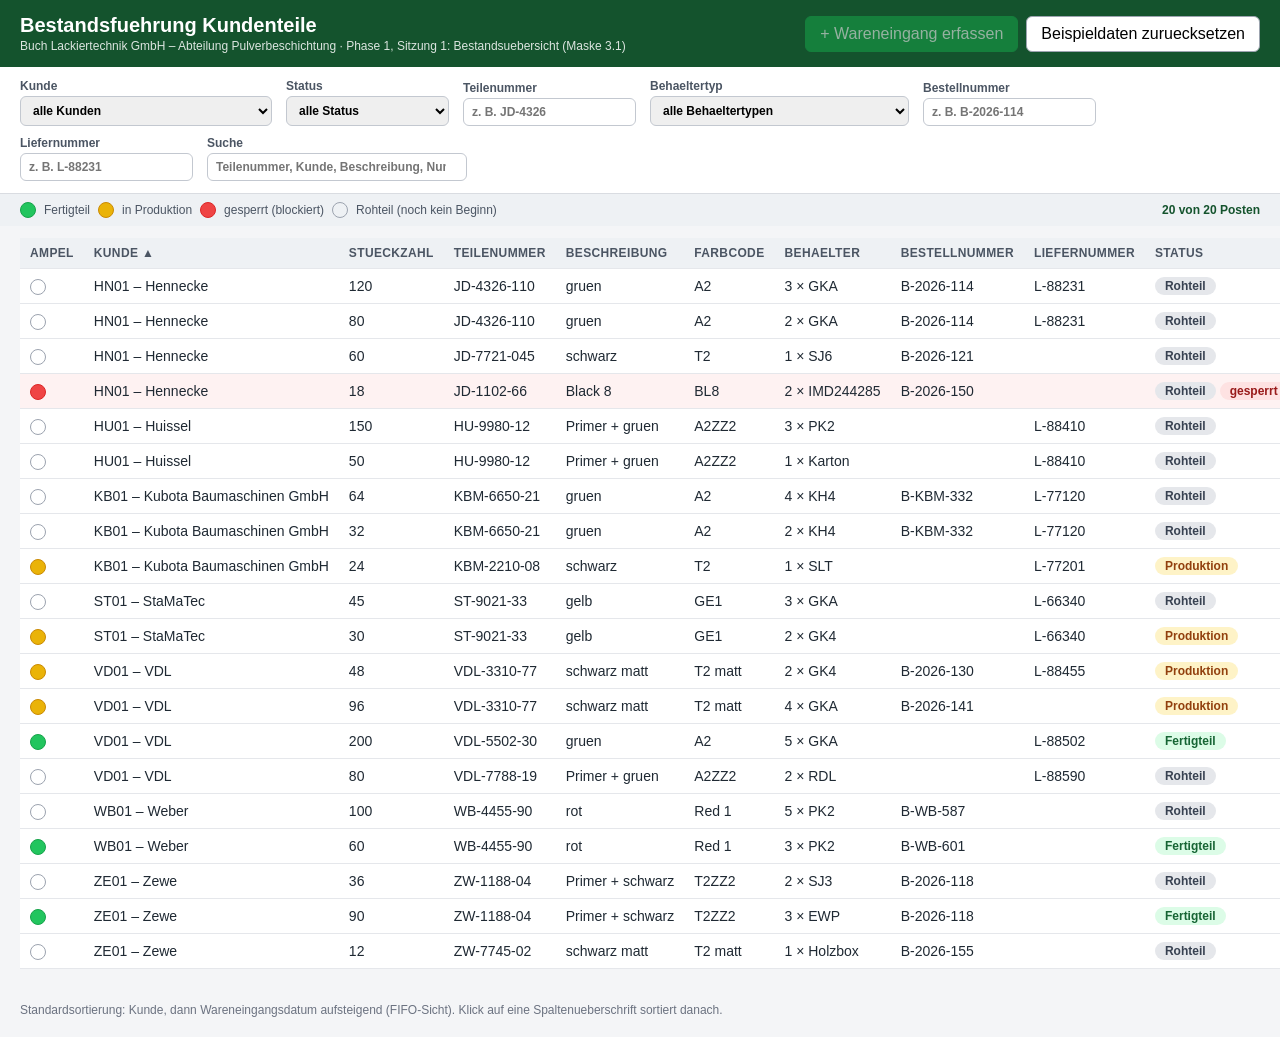
==== index.html @ fd1b89b9 "Fix: Tabellenkopf nicht mehr verschachtelt rendern (leere tr in thead fuehrte zu verschobenen Spalte" ====
<!DOCTYPE html>
<html lang="de">
<head>
  <meta charset="utf-8">
  <meta name="viewport" content="width=device-width, initial-scale=1">
  <title>Bestandsfuehrung – Pulverbeschichtung (Phase 1)</title>
  <link rel="stylesheet" href="style.css">
</head>
<body>
  <header class="kopf">
    <div>
      <h1>Bestandsfuehrung Kundenteile</h1>
      <p class="untertitel">Buch Lackiertechnik GmbH – Abteilung Pulverbeschichtung · Phase 1, Sitzung 1: Bestandsuebersicht (Maske 3.1)</p>
    </div>
    <div class="kopf-aktionen">
      <button id="wareneingang" class="primaer" disabled title="Wird in Sitzung 2 gebaut (Maske 3.2)">+ Wareneingang erfassen</button>
      <button id="zuruecksetzen" title="Beispiel-Posten neu laden">Beispieldaten zuruecksetzen</button>
    </div>
  </header>

  <section class="filterleiste" aria-label="Filter">
    <label>Kunde
      <select id="filterKunde"></select>
    </label>
    <label>Status
      <select id="filterStatus"></select>
    </label>
    <label>Teilenummer
      <input id="filterTeilenummer" type="text" placeholder="z. B. JD-4326">
    </label>
    <label>Behaeltertyp
      <select id="filterBehaeltertyp"></select>
    </label>
    <label>Bestellnummer
      <input id="filterBestellnummer" type="text" placeholder="z. B. B-2026-114">
    </label>
    <label>Liefernummer
      <input id="filterLiefernummer" type="text" placeholder="z. B. L-88231">
    </label>
    <label class="suche">Suche
      <input id="suche" type="search" placeholder="Teilenummer, Kunde, Beschreibung, Nummern …">
    </label>
  </section>

  <section class="legende">
    <span class="ampel gruen"></span> Fertigteil
    <span class="ampel gelb"></span> in Produktion
    <span class="ampel rot"></span> gesperrt (blockiert)
    <span class="ampel leer"></span> Rohteil (noch kein Beginn)
    <span class="zaehler" id="postenZaehler"></span>
  </section>

  <main>
    <table id="bestandstabelle">
      <thead></thead>
      <tbody></tbody>
    </table>
  </main>

  <footer class="fuss">
    Standardsortierung: Kunde, dann Wareneingangsdatum aufsteigend (FIFO-Sicht). Klick auf eine Spaltenueberschrift sortiert danach.
  </footer>

  <script src="js/modell.js"></script>
  <script src="js/behaelterstamm.js"></script>
  <script src="js/stammdaten.js"></script>
  <script src="js/app.js"></script>
</body>
</html>
---- style.css ----
* {
  box-sizing: border-box;
}

body {
  margin: 0;
  font-family: "Segoe UI", Arial, sans-serif;
  background: #f4f5f7;
  color: #1f2933;
}

.kopf {
  display: flex;
  justify-content: space-between;
  align-items: center;
  gap: 16px;
  flex-wrap: wrap;
  background: #14532d;
  color: #ffffff;
  padding: 14px 20px;
}

.kopf h1 {
  margin: 0;
  font-size: 20px;
}

.untertitel {
  margin: 2px 0 0;
  font-size: 12px;
  opacity: 0.85;
}

.kopf-aktionen {
  display: flex;
  gap: 8px;
}

button {
  font: inherit;
  padding: 8px 14px;
  border: 1px solid #9ca3af;
  border-radius: 6px;
  background: #ffffff;
  cursor: pointer;
}

button.primaer {
  background: #16a34a;
  border-color: #16a34a;
  color: #ffffff;
}

button:disabled {
  opacity: 0.55;
  cursor: not-allowed;
}

.filterleiste {
  display: flex;
  flex-wrap: wrap;
  gap: 10px 14px;
  align-items: end;
  background: #ffffff;
  border-bottom: 1px solid #d9dce1;
  padding: 12px 20px;
}

.filterleiste label {
  display: flex;
  flex-direction: column;
  font-size: 12px;
  font-weight: 600;
  color: #4b5563;
  gap: 3px;
}

.filterleiste input,
.filterleiste select {
  font: inherit;
  padding: 6px 8px;
  border: 1px solid #c3c8d0;
  border-radius: 6px;
  min-width: 140px;
}

.filterleiste .suche input {
  min-width: 260px;
}

.legende {
  display: flex;
  align-items: center;
  gap: 8px;
  flex-wrap: wrap;
  font-size: 12px;
  color: #4b5563;
  padding: 8px 20px;
  background: #eef1f4;
}

.legende .zaehler {
  margin-left: auto;
  font-weight: 600;
  color: #14532d;
}

.ampel {
  display: inline-block;
  width: 16px;
  height: 16px;
  border-radius: 50%;
  border: 1px solid #9ca3af;
  vertical-align: middle;
}

.ampel.gruen { background: #22c55e; border-color: #16a34a; }
.ampel.gelb { background: #eab308; border-color: #ca8a04; }
.ampel.rot { background: #ef4444; border-color: #dc2626; }
.ampel.leer { background: transparent; }

main {
  padding: 12px 20px 24px;
  overflow-x: auto;
}

table {
  width: 100%;
  border-collapse: collapse;
  background: #ffffff;
  font-size: 14px;
}

th, td {
  text-align: left;
  padding: 8px 10px;
  border-bottom: 1px solid #e5e7eb;
  white-space: nowrap;
}

thead th {
  background: #eef1f4;
  font-size: 12px;
  text-transform: uppercase;
  letter-spacing: 0.03em;
  color: #4b5563;
  position: sticky;
  top: 0;
}

th.sortierbar {
  cursor: pointer;
  user-select: none;
}

th.sortierbar:hover {
  background: #e2e6ea;
}

tbody tr:hover {
  background: #f0fdf4;
}

tbody tr.gesperrt {
  background: #fef2f2;
}

td.leer {
  text-align: center;
  color: #6b7280;
  padding: 24px;
}

.badge {
  display: inline-block;
  padding: 2px 10px;
  border-radius: 999px;
  font-size: 12px;
  font-weight: 600;
  margin-right: 4px;
}

.badge-rohteil { background: #e5e7eb; color: #374151; }
.badge-produktion { background: #fef3c7; color: #92400e; }
.badge-fertigteil { background: #dcfce7; color: #166534; }
.badge-abgeschlossen { background: #dbeafe; color: #1e40af; }
.badge-gesperrt { background: #fee2e2; color: #991b1b; }

.fuss {
  padding: 10px 20px 20px;
  font-size: 12px;
  color: #6b7280;
}
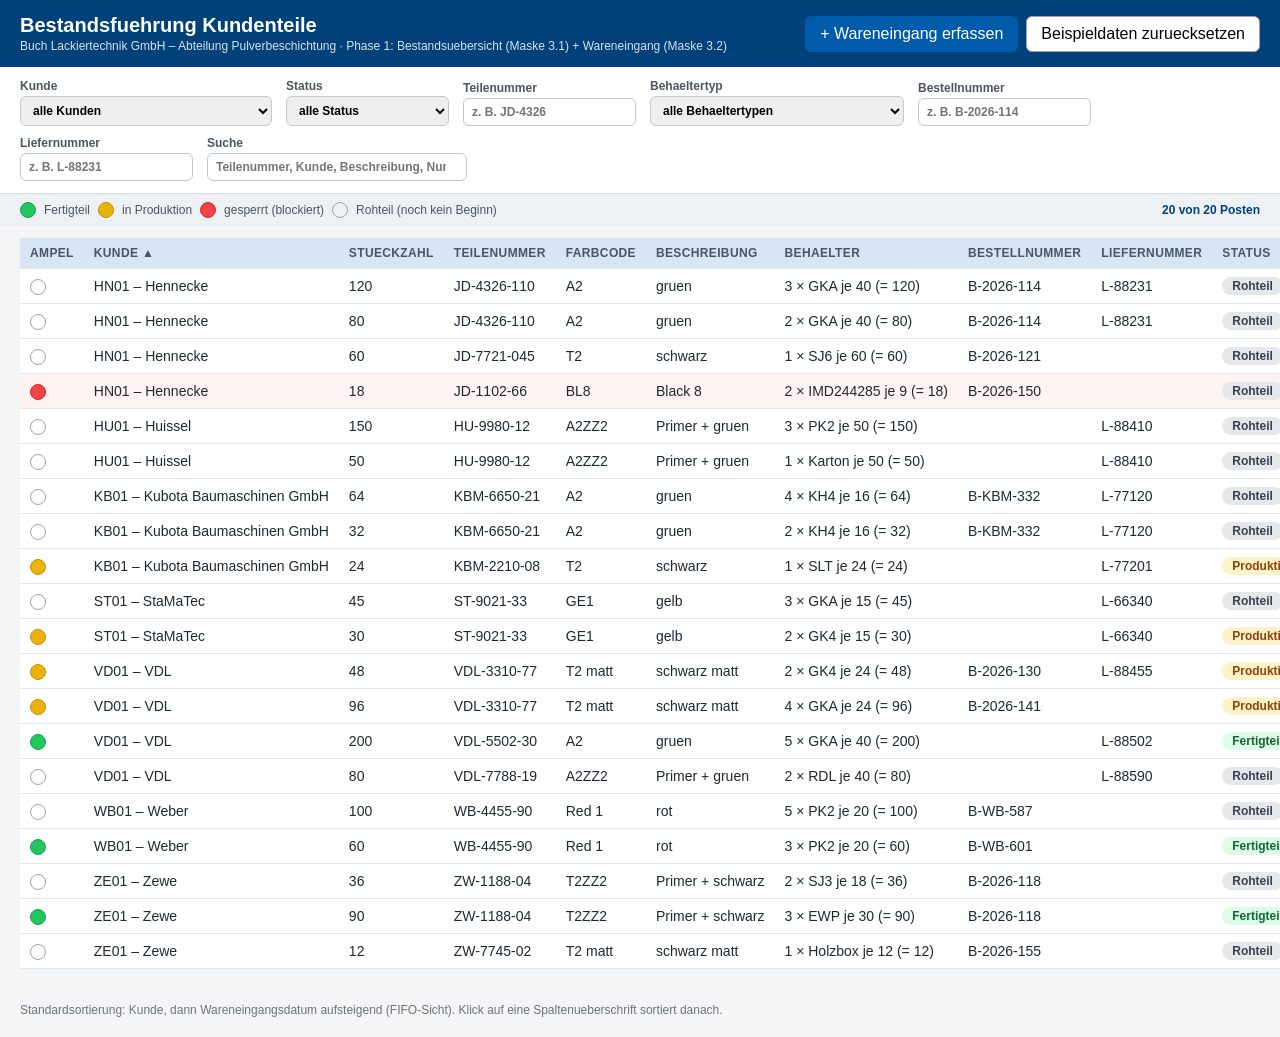
==== commit 706e3a3b: "Sitzung 2: Wareneingang als Kopf-Positions-Maske (Maske 3.2) mit R1-Warnung je Zeile, Retoure-Grund " ====
--- a/index.html
+++ b/index.html
@@ -10,56 +10,101 @@
   <header class="kopf">
     <div>
       <h1>Bestandsfuehrung Kundenteile</h1>
-      <p class="untertitel">Buch Lackiertechnik GmbH – Abteilung Pulverbeschichtung · Phase 1, Sitzung 1: Bestandsuebersicht (Maske 3.1)</p>
+      <p class="untertitel">Buch Lackiertechnik GmbH – Abteilung Pulverbeschichtung · Phase 1: Bestandsuebersicht (Maske 3.1) + Wareneingang (Maske 3.2)</p>
     </div>
     <div class="kopf-aktionen">
-      <button id="wareneingang" class="primaer" disabled title="Wird in Sitzung 2 gebaut (Maske 3.2)">+ Wareneingang erfassen</button>
+      <button id="wareneingang" class="primaer">+ Wareneingang erfassen</button>
       <button id="zuruecksetzen" title="Beispiel-Posten neu laden">Beispieldaten zuruecksetzen</button>
     </div>
   </header>
 
-  <section class="filterleiste" aria-label="Filter">
-    <label>Kunde
-      <select id="filterKunde"></select>
-    </label>
-    <label>Status
-      <select id="filterStatus"></select>
-    </label>
-    <label>Teilenummer
-      <input id="filterTeilenummer" type="text" placeholder="z. B. JD-4326">
-    </label>
-    <label>Behaeltertyp
-      <select id="filterBehaeltertyp"></select>
-    </label>
-    <label>Bestellnummer
-      <input id="filterBestellnummer" type="text" placeholder="z. B. B-2026-114">
-    </label>
-    <label>Liefernummer
-      <input id="filterLiefernummer" type="text" placeholder="z. B. L-88231">
-    </label>
-    <label class="suche">Suche
-      <input id="suche" type="search" placeholder="Teilenummer, Kunde, Beschreibung, Nummern …">
-    </label>
+  <div id="ansicht-bestand">
+    <div id="bestaetigung" class="bestaetigung" hidden></div>
+
+    <section class="filterleiste" aria-label="Filter">
+      <label>Kunde
+        <select id="filterKunde"></select>
+      </label>
+      <label>Status
+        <select id="filterStatus"></select>
+      </label>
+      <label>Teilenummer
+        <input id="filterTeilenummer" type="text" placeholder="z. B. JD-4326">
+      </label>
+      <label>Behaeltertyp
+        <select id="filterBehaeltertyp"></select>
+      </label>
+      <label>Bestellnummer
+        <input id="filterBestellnummer" type="text" placeholder="z. B. B-2026-114">
+      </label>
+      <label>Liefernummer
+        <input id="filterLiefernummer" type="text" placeholder="z. B. L-88231">
+      </label>
+      <label class="suche">Suche
+        <input id="suche" type="search" placeholder="Teilenummer, Kunde, Beschreibung, Nummern …">
+      </label>
+    </section>
+
+    <section class="legende">
+      <span class="ampel gruen"></span> Fertigteil
+      <span class="ampel gelb"></span> in Produktion
+      <span class="ampel rot"></span> gesperrt (blockiert)
+      <span class="ampel leer"></span> Rohteil (noch kein Beginn)
+      <span class="zaehler" id="postenZaehler"></span>
+    </section>
+
+    <main>
+      <table id="bestandstabelle">
+        <thead></thead>
+        <tbody></tbody>
+      </table>
+    </main>
+
+    <footer class="fuss">
+      Standardsortierung: Kunde, dann Wareneingangsdatum aufsteigend (FIFO-Sicht). Klick auf eine Spaltenueberschrift sortiert danach.
+    </footer>
+  </div>
+
+  <section id="ansicht-wareneingang" hidden>
+    <div class="eingang-kopf">
+      <h2>Wareneingang erfassen</h2>
+      <label>Kunde (Pflicht)
+        <select id="eingangKunde"></select>
+      </label>
+      <label>Wareneingangsdatum
+        <input id="eingangDatum" type="date">
+      </label>
+    </div>
+    <main>
+      <table id="positionen">
+        <thead>
+          <tr>
+            <th>Buchungsart</th>
+            <th>Teilenummer</th>
+            <th>Beschreibung</th>
+            <th>Farbcode</th>
+            <th>Stueckzahl</th>
+            <th>Behaeltertyp</th>
+            <th>Anzahl Behaelter</th>
+            <th>Teile je Behaelter</th>
+            <th>Bestellnummer (opt.)</th>
+            <th>Liefernummer (opt.)</th>
+            <th>Pruefung (R1)</th>
+            <th></th>
+          </tr>
+        </thead>
+        <tbody id="positionsKörper"></tbody>
+      </table>
+      <datalist id="beschreibungsListe"></datalist>
+      <datalist id="teilenummerListe"></datalist>
+      <div class="eingang-aktionen">
+        <button id="weiterePosition">+ Weitere Position</button>
+        <button id="eingangSpeichern" class="primaer">Speichern</button>
+        <button id="eingangAbbrechen">Abbrechen</button>
+      </div>
+      <p class="hinweis">Eine Zeile = ein eigener Bestandsposten (Status Rohteil), ein Behaeltertyp mit einheitlicher Fuellung. Gemischte Behaelter oder ungleiche Fuellungen ueber zusaetzliche Zeilen abbilden. Bei Retoure erscheint eine orange Zeile mit Pflichtangabe des Retoure-Grunds (R8).</p>
+    </main>
   </section>
-
-  <section class="legende">
-    <span class="ampel gruen"></span> Fertigteil
-    <span class="ampel gelb"></span> in Produktion
-    <span class="ampel rot"></span> gesperrt (blockiert)
-    <span class="ampel leer"></span> Rohteil (noch kein Beginn)
-    <span class="zaehler" id="postenZaehler"></span>
-  </section>
-
-  <main>
-    <table id="bestandstabelle">
-      <thead></thead>
-      <tbody></tbody>
-    </table>
-  </main>
-
-  <footer class="fuss">
-    Standardsortierung: Kunde, dann Wareneingangsdatum aufsteigend (FIFO-Sicht). Klick auf eine Spaltenueberschrift sortiert danach.
-  </footer>
 
   <script src="js/modell.js"></script>
   <script src="js/behaelterstamm.js"></script>
--- a/style.css
+++ b/style.css
@@ -1,3 +1,11 @@
+:root {
+  --marke: #005ca9;
+  --marke-dunkel: #00417a;
+  --marke-hell: #e3eef7;
+  --marke-hover: #eef5fb;
+  --marke-kopf-untergrund: #d8e6f3;
+}
+
 * {
   box-sizing: border-box;
 }
@@ -15,7 +23,7 @@
   align-items: center;
   gap: 16px;
   flex-wrap: wrap;
-  background: #14532d;
+  background: var(--marke-dunkel);
   color: #ffffff;
   padding: 14px 20px;
 }
@@ -46,8 +54,8 @@
 }
 
 button.primaer {
-  background: #16a34a;
-  border-color: #16a34a;
+  background: var(--marke);
+  border-color: var(--marke);
   color: #ffffff;
 }
 
@@ -102,7 +110,7 @@
 .legende .zaehler {
   margin-left: auto;
   font-weight: 600;
-  color: #14532d;
+  color: var(--marke-dunkel);
 }
 
 .ampel {
@@ -139,7 +147,7 @@
 }
 
 thead th {
-  background: #eef1f4;
+  background: var(--marke-kopf-untergrund);
   font-size: 12px;
   text-transform: uppercase;
   letter-spacing: 0.03em;
@@ -154,11 +162,11 @@
 }
 
 th.sortierbar:hover {
-  background: #e2e6ea;
+  background: var(--marke-hell);
 }
 
 tbody tr:hover {
-  background: #f0fdf4;
+  background: var(--marke-hover);
 }
 
 tbody tr.gesperrt {
@@ -191,3 +199,117 @@
   font-size: 12px;
   color: #6b7280;
 }
+
+.bestaetigung {
+  margin: 10px 20px 0;
+  padding: 10px 14px;
+  background: var(--marke-hell);
+  border: 1px solid var(--marke);
+  border-radius: 6px;
+  color: var(--marke-dunkel);
+  font-weight: 600;
+}
+
+.badge-retoure { background: #ffedd5; color: #9a3412; }
+
+.eingang-kopf {
+  display: flex;
+  flex-wrap: wrap;
+  gap: 16px;
+  align-items: end;
+  background: #ffffff;
+  border-bottom: 1px solid #d9dce1;
+  padding: 12px 20px;
+}
+
+.eingang-kopf h2 {
+  margin: 0 12px 0 0;
+  font-size: 18px;
+  color: var(--marke-dunkel);
+}
+
+.eingang-kopf label {
+  display: flex;
+  flex-direction: column;
+  font-size: 12px;
+  font-weight: 600;
+  color: #4b5563;
+  gap: 3px;
+}
+
+.eingang-kopf input,
+.eingang-kopf select {
+  font: inherit;
+  padding: 6px 8px;
+  border: 1px solid #c3c8d0;
+  border-radius: 6px;
+}
+
+#positionen {
+  table-layout: auto;
+}
+
+#positionen th, #positionen td {
+  padding: 4px 6px;
+}
+
+#positionen input,
+#positionen select {
+  font: inherit;
+  padding: 4px 6px;
+  border: 1px solid #c3c8d0;
+  border-radius: 5px;
+  width: 100%;
+  min-width: 80px;
+  box-sizing: border-box;
+}
+
+#positionen input[type="number"] {
+  min-width: 70px;
+}
+
+#positionen .pruefung {
+  min-width: 170px;
+  white-space: normal;
+}
+
+#positionen .warn {
+  color: #b45309;
+  font-size: 12px;
+  font-weight: 700;
+}
+
+#positionen .ok {
+  color: #15803d;
+  font-size: 12px;
+}
+
+#positionen .trotzdem {
+  font-size: 12px;
+  font-weight: 600;
+  color: #b45309;
+  white-space: nowrap;
+}
+
+#positionen tr.retoure-zeile td {
+  background: #ffedd5;
+  font-size: 13px;
+}
+
+#positionen .loeschen {
+  padding: 4px 9px;
+  border-radius: 5px;
+}
+
+.eingang-aktionen {
+  display: flex;
+  gap: 8px;
+  margin-top: 12px;
+}
+
+.hinweis {
+  font-size: 12px;
+  color: #6b7280;
+  max-width: 960px;
+  line-height: 1.4;
+}
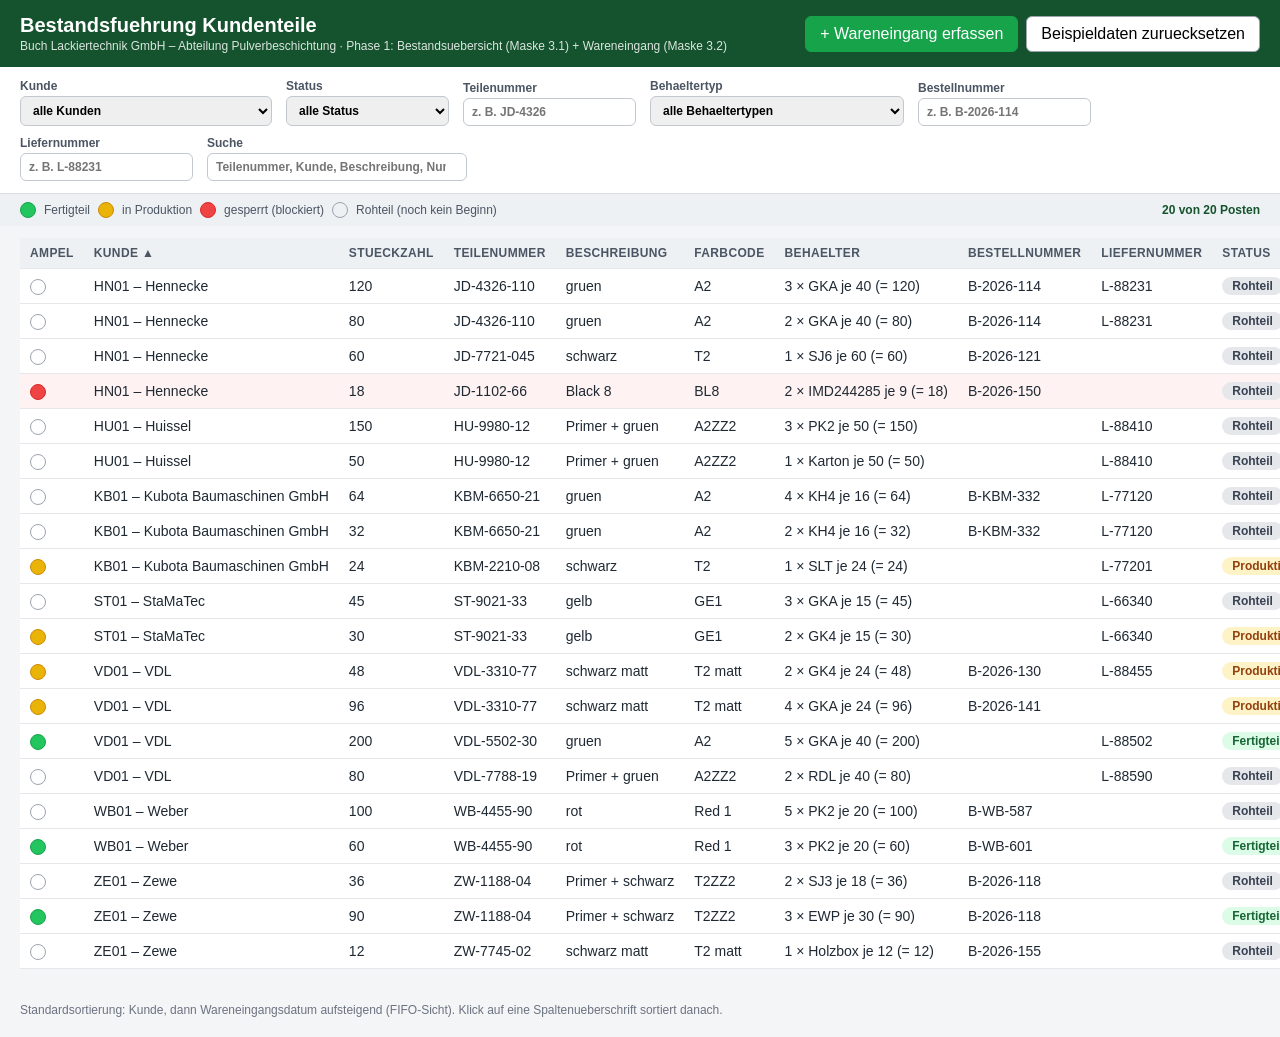
==== commit 75f8e837: "Rueckmeldungen Sitzung 2: Farbschema zurueck auf Gruen, Spalten Beschreibung/Farbcode in Planungsrei" ====
--- a/index.html
+++ b/index.html
@@ -97,6 +97,7 @@
       </table>
       <datalist id="beschreibungsListe"></datalist>
       <datalist id="teilenummerListe"></datalist>
+      <datalist id="farbcodeListe"></datalist>
       <div class="eingang-aktionen">
         <button id="weiterePosition">+ Weitere Position</button>
         <button id="eingangSpeichern" class="primaer">Speichern</button>
--- a/style.css
+++ b/style.css
@@ -1,9 +1,9 @@
 :root {
-  --marke: #005ca9;
-  --marke-dunkel: #00417a;
-  --marke-hell: #e3eef7;
-  --marke-hover: #eef5fb;
-  --marke-kopf-untergrund: #d8e6f3;
+  --marke: #16a34a;
+  --marke-dunkel: #14532d;
+  --marke-hell: #e2e6ea;
+  --marke-hover: #f0fdf4;
+  --marke-kopf-untergrund: #eef1f4;
 }
 
 * {
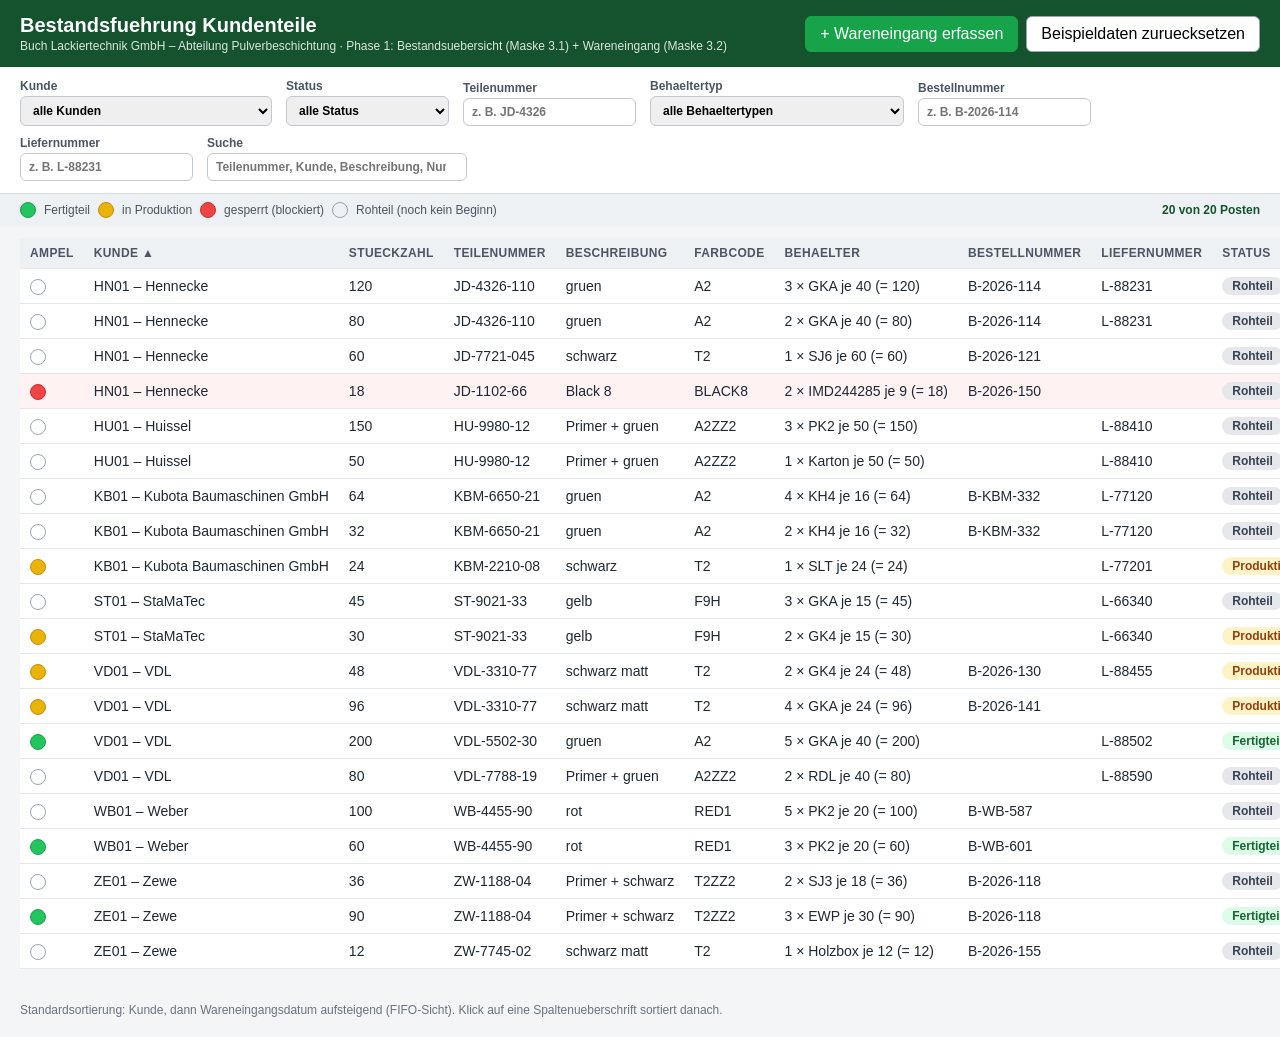
==== commit 44a37fb3: "Feste Farbcode-Liste (Farbcode-Regelwerk aus Phase-2-Planung): A2, A2ZZ2, T2, T2ZZ2, F9H, BLACK8, RE" ====
--- a/index.html
+++ b/index.html
@@ -97,7 +97,6 @@
       </table>
       <datalist id="beschreibungsListe"></datalist>
       <datalist id="teilenummerListe"></datalist>
-      <datalist id="farbcodeListe"></datalist>
       <div class="eingang-aktionen">
         <button id="weiterePosition">+ Weitere Position</button>
         <button id="eingangSpeichern" class="primaer">Speichern</button>
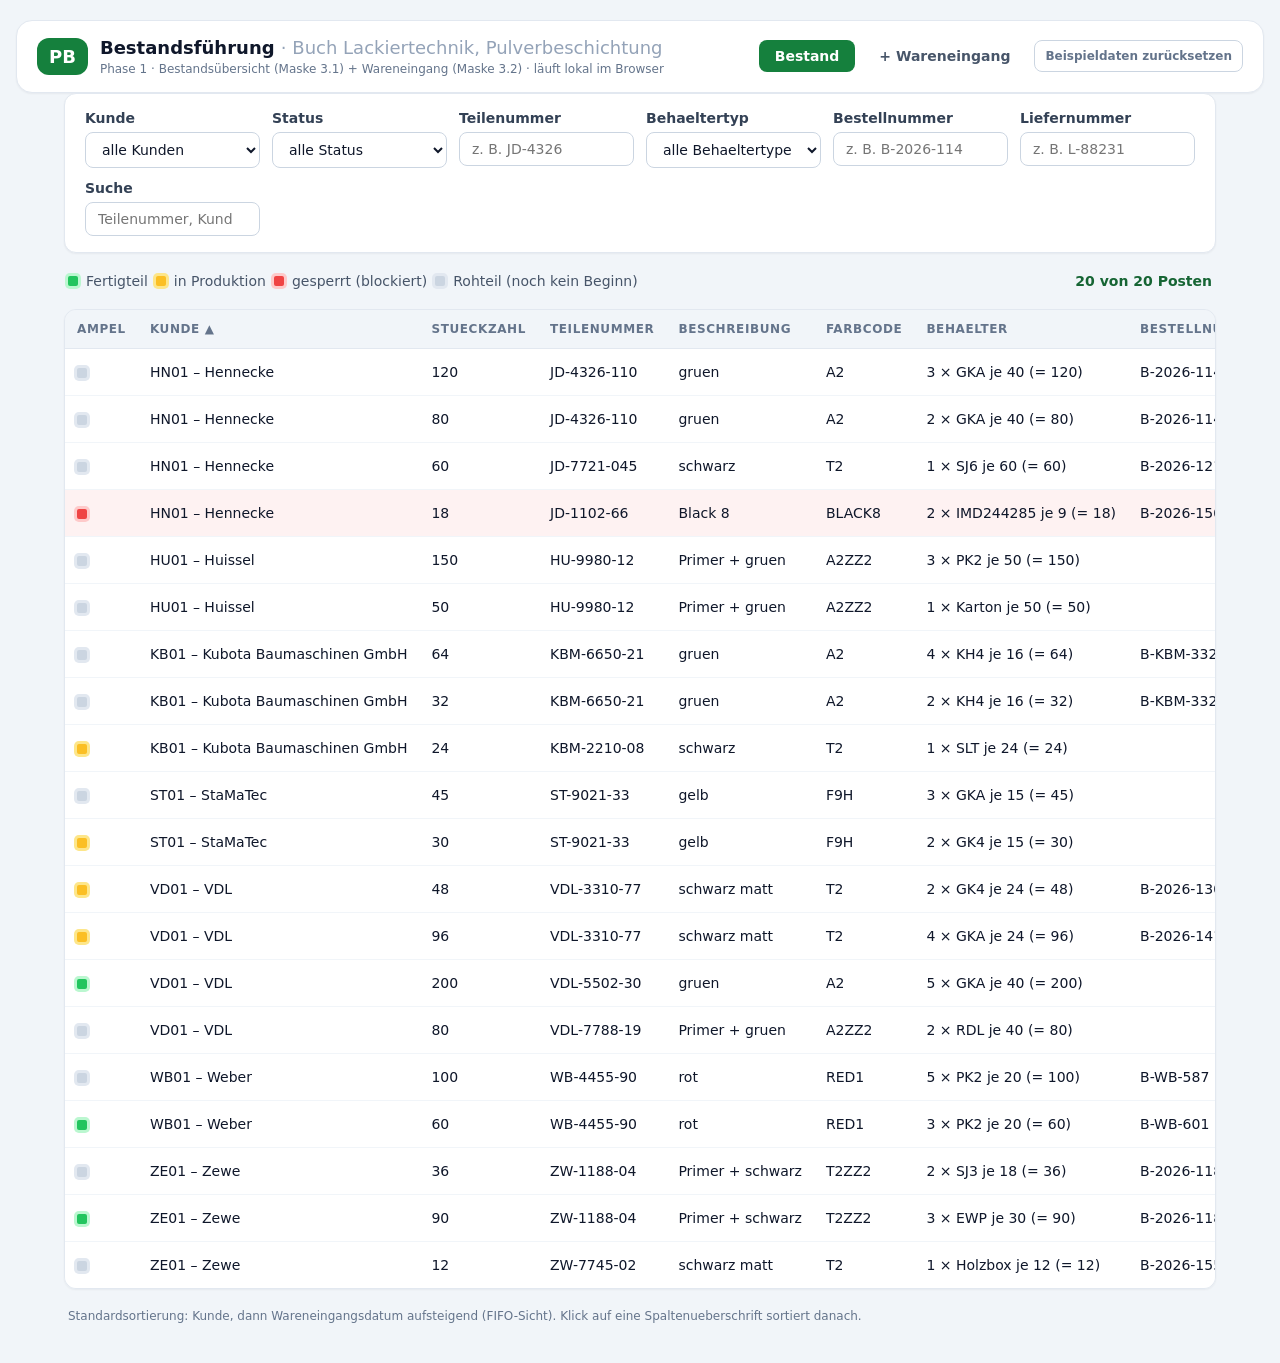
==== commit 174f3a4e: "Optik an Vibe-Work-Prototypen angepasst (slate/white-Karten, green-700 Akzente, PB-Logo, Nav-Buttons" ====
--- a/index.html
+++ b/index.html
@@ -8,41 +8,47 @@
 </head>
 <body>
   <header class="kopf">
-    <div>
-      <h1>Bestandsfuehrung Kundenteile</h1>
-      <p class="untertitel">Buch Lackiertechnik GmbH – Abteilung Pulverbeschichtung · Phase 1: Bestandsuebersicht (Maske 3.1) + Wareneingang (Maske 3.2)</p>
+    <div class="kopf-brand">
+      <div class="logo">PB</div>
+      <div>
+        <h1>Bestandsführung <span>· Buch Lackiertechnik, Pulverbeschichtung</span></h1>
+        <p class="untertitel">Phase 1 · Bestandsübersicht (Maske 3.1) + Wareneingang (Maske 3.2) · läuft lokal im Browser</p>
+      </div>
     </div>
-    <div class="kopf-aktionen">
-      <button id="wareneingang" class="primaer">+ Wareneingang erfassen</button>
-      <button id="zuruecksetzen" title="Beispiel-Posten neu laden">Beispieldaten zuruecksetzen</button>
-    </div>
+    <nav class="kopf-nav">
+      <button id="navBestand" class="nav aktiv">Bestand</button>
+      <button id="wareneingang" class="nav">+ Wareneingang</button>
+      <button id="zuruecksetzen" class="nav ghost" title="Beispiel-Posten neu laden">Beispieldaten zurücksetzen</button>
+    </nav>
   </header>
 
   <div id="ansicht-bestand">
     <div id="bestaetigung" class="bestaetigung" hidden></div>
 
     <section class="filterleiste" aria-label="Filter">
-      <label>Kunde
-        <select id="filterKunde"></select>
-      </label>
-      <label>Status
-        <select id="filterStatus"></select>
-      </label>
-      <label>Teilenummer
-        <input id="filterTeilenummer" type="text" placeholder="z. B. JD-4326">
-      </label>
-      <label>Behaeltertyp
-        <select id="filterBehaeltertyp"></select>
-      </label>
-      <label>Bestellnummer
-        <input id="filterBestellnummer" type="text" placeholder="z. B. B-2026-114">
-      </label>
-      <label>Liefernummer
-        <input id="filterLiefernummer" type="text" placeholder="z. B. L-88231">
-      </label>
-      <label class="suche">Suche
-        <input id="suche" type="search" placeholder="Teilenummer, Kunde, Beschreibung, Nummern …">
-      </label>
+      <div class="felder">
+        <div class="feld"><label for="filterKunde">Kunde</label>
+          <select id="filterKunde"></select>
+        </div>
+        <div class="feld"><label for="filterStatus">Status</label>
+          <select id="filterStatus"></select>
+        </div>
+        <div class="feld"><label for="filterTeilenummer">Teilenummer</label>
+          <input id="filterTeilenummer" type="text" placeholder="z. B. JD-4326">
+        </div>
+        <div class="feld"><label for="filterBehaeltertyp">Behaeltertyp</label>
+          <select id="filterBehaeltertyp"></select>
+        </div>
+        <div class="feld"><label for="filterBestellnummer">Bestellnummer</label>
+          <input id="filterBestellnummer" type="text" placeholder="z. B. B-2026-114">
+        </div>
+        <div class="feld"><label for="filterLiefernummer">Liefernummer</label>
+          <input id="filterLiefernummer" type="text" placeholder="z. B. L-88231">
+        </div>
+        <div class="feld"><label for="suche">Suche</label>
+          <input id="suche" type="search" placeholder="Teilenummer, Kunde, Beschreibung, Nummern …">
+        </div>
+      </div>
     </section>
 
     <section class="legende">
@@ -68,12 +74,12 @@
   <section id="ansicht-wareneingang" hidden>
     <div class="eingang-kopf">
       <h2>Wareneingang erfassen</h2>
-      <label>Kunde (Pflicht)
+      <div class="feld"><label for="eingangKunde">Kunde (Pflicht)</label>
         <select id="eingangKunde"></select>
-      </label>
-      <label>Wareneingangsdatum
+      </div>
+      <div class="feld"><label for="eingangDatum">Wareneingangsdatum</label>
         <input id="eingangDatum" type="date">
-      </label>
+      </div>
     </div>
     <main>
       <table id="positionen">
@@ -98,9 +104,9 @@
       <datalist id="beschreibungsListe"></datalist>
       <datalist id="teilenummerListe"></datalist>
       <div class="eingang-aktionen">
-        <button id="weiterePosition">+ Weitere Position</button>
+        <button id="weiterePosition" class="sekundaer">+ Weitere Position</button>
         <button id="eingangSpeichern" class="primaer">Speichern</button>
-        <button id="eingangAbbrechen">Abbrechen</button>
+        <button id="eingangAbbrechen" class="sekundaer">Abbrechen</button>
       </div>
       <p class="hinweis">Eine Zeile = ein eigener Bestandsposten (Status Rohteil), ein Behaeltertyp mit einheitlicher Fuellung. Gemischte Behaelter oder ungleiche Fuellungen ueber zusaetzliche Zeilen abbilden. Bei Retoure erscheint eine orange Zeile mit Pflichtangabe des Retoure-Grunds (R8).</p>
     </main>
--- a/style.css
+++ b/style.css
@@ -1,159 +1,290 @@
-:root {
-  --marke: #16a34a;
-  --marke-dunkel: #14532d;
-  --marke-hell: #e2e6ea;
-  --marke-hover: #f0fdf4;
-  --marke-kopf-untergrund: #eef1f4;
-}
-
 * {
   box-sizing: border-box;
 }
 
+:root {
+  --green-700: #15803d;
+  --green-800: #166534;
+  --green-50: #f0fdf4;
+  --slate-100: #f1f5f9;
+  --slate-200: #e2e8f0;
+  --slate-300: #cbd5e1;
+  --slate-400: #94a3b8;
+  --slate-500: #64748b;
+  --slate-600: #475569;
+  --slate-700: #334155;
+  --slate-800: #1e293b;
+  --slate-900: #0f172a;
+  --red-50: #fef2f2;
+  --red-100: #fee2e2;
+  --red-500: #ef4444;
+  --red-600: #dc2626;
+  --red-800: #991b1b;
+  --amber-100: #fef3c7;
+  --amber-400: #fbbf24;
+  --amber-800: #92400e;
+  --green-100: #dcfce7;
+  --green-500: #22c55e;
+  --green-800: #166534;
+  --orange-50: #fff7ed;
+  --orange-100: #ffedd5;
+  --orange-200: #fed7aa;
+  --orange-800: #9a3412;
+  --blue-100: #dbeafe;
+  --blue-800: #1e40af;
+}
+
 body {
   margin: 0;
-  font-family: "Segoe UI", Arial, sans-serif;
-  background: #f4f5f7;
-  color: #1f2933;
+  font-family: ui-sans-serif, system-ui, -apple-system, "Segoe UI", Arial, sans-serif;
+  background: var(--slate-100);
+  color: var(--slate-900);
+  min-height: 100vh;
+  padding: 20px 16px;
+  -webkit-font-smoothing: antialiased;
+}
+
+#ansicht-bestand, #ansicht-wareneingang {
+  max-width: 72rem;
+  margin: 0 auto;
+}
+
+#ansicht-bestand > *, #ansicht-wareneingang > * {
+  margin-bottom: 20px;
 }
 
 .kopf {
   display: flex;
+  flex-wrap: wrap;
+  align-items: center;
   justify-content: space-between;
+  gap: 12px;
+  border: 1px solid var(--slate-200);
+  border-radius: 1rem;
+  background: #ffffff;
+  padding: 16px 20px;
+  box-shadow: 0 1px 2px rgba(15, 23, 42, 0.05);
+}
+
+.kopf-brand {
+  display: flex;
   align-items: center;
-  gap: 16px;
-  flex-wrap: wrap;
-  background: var(--marke-dunkel);
+  gap: 12px;
+}
+
+.logo {
+  border-radius: 0.75rem;
+  background: var(--green-700);
+  padding: 8px 12px;
+  font-size: 1.125rem;
+  font-weight: 900;
   color: #ffffff;
-  padding: 14px 20px;
 }
 
 .kopf h1 {
   margin: 0;
-  font-size: 20px;
+  font-size: 1.125rem;
+  font-weight: 700;
+  line-height: 1.25;
+}
+
+.kopf h1 span {
+  font-weight: 400;
+  color: var(--slate-400);
 }
 
 .untertitel {
   margin: 2px 0 0;
   font-size: 12px;
-  opacity: 0.85;
-}
-
-.kopf-aktionen {
+  color: var(--slate-500);
+}
+
+.kopf-nav {
   display: flex;
   gap: 8px;
+  flex-wrap: wrap;
 }
 
 button {
   font: inherit;
-  padding: 8px 14px;
-  border: 1px solid #9ca3af;
-  border-radius: 6px;
-  background: #ffffff;
   cursor: pointer;
 }
 
+.nav {
+  border: none;
+  border-radius: 0.5rem;
+  padding: 8px 16px;
+  font-size: 0.875rem;
+  font-weight: 600;
+  background: transparent;
+  color: var(--slate-600);
+}
+
+.nav:hover {
+  background: var(--slate-100);
+}
+
+.nav.aktiv {
+  background: var(--green-700);
+  color: #ffffff;
+}
+
+.nav.ghost {
+  border: 1px solid var(--slate-300);
+  font-size: 0.75rem;
+  padding: 6px 10px;
+  color: var(--slate-500);
+}
+
 button.primaer {
-  background: var(--marke);
-  border-color: var(--marke);
+  border: none;
+  border-radius: 0.75rem;
+  background: var(--green-700);
+  padding: 14px 20px;
+  font-size: 1rem;
+  font-weight: 600;
   color: #ffffff;
-}
-
-button:disabled {
-  opacity: 0.55;
-  cursor: not-allowed;
+  box-shadow: 0 1px 2px rgba(15, 23, 42, 0.1);
+}
+
+button.primaer:hover {
+  background: var(--green-800);
+}
+
+button.primaer:active {
+  transform: scale(0.98);
+}
+
+.sekundaer {
+  border: 2px solid var(--slate-300);
+  border-radius: 0.75rem;
+  padding: 12px 20px;
+  font-weight: 600;
+  color: var(--slate-700);
+  background: transparent;
+}
+
+.sekundaer:hover {
+  background: var(--slate-100);
+}
+
+.bestaetigung {
+  border: 1px solid #bbf7d0;
+  border-radius: 0.75rem;
+  background: var(--green-50);
+  padding: 12px 16px;
+  font-weight: 600;
+  color: #14532d;
+  box-shadow: 0 1px 2px rgba(15, 23, 42, 0.05);
 }
 
 .filterleiste {
-  display: flex;
-  flex-wrap: wrap;
-  gap: 10px 14px;
-  align-items: end;
-  background: #ffffff;
-  border-bottom: 1px solid #d9dce1;
-  padding: 12px 20px;
+  border: 1px solid var(--slate-200);
+  border-radius: 0.75rem;
+  background: #ffffff;
+  box-shadow: 0 1px 2px rgba(15, 23, 42, 0.05);
+  padding: 16px 20px;
+}
+
+.filterleiste .felder {
+  display: grid;
+  flex: 1;
+  grid-template-columns: repeat(auto-fit, minmax(150px, 1fr));
+  gap: 12px;
 }
 
 .filterleiste label {
+  display: block;
+  margin-bottom: 6px;
+  font-size: 0.875rem;
+  font-weight: 600;
+  color: var(--slate-700);
+}
+
+.filterleiste .feld {
   display: flex;
   flex-direction: column;
-  font-size: 12px;
-  font-weight: 600;
-  color: #4b5563;
-  gap: 3px;
 }
 
 .filterleiste input,
 .filterleiste select {
   font: inherit;
-  padding: 6px 8px;
-  border: 1px solid #c3c8d0;
-  border-radius: 6px;
-  min-width: 140px;
-}
-
-.filterleiste .suche input {
-  min-width: 260px;
+  font-size: 0.875rem;
+  width: 100%;
+  border: 1px solid var(--slate-300);
+  border-radius: 0.5rem;
+  background: #ffffff;
+  padding: 8px 12px;
+  color: var(--slate-900);
+}
+
+.filterleiste input:focus,
+.filterleiste select:focus {
+  outline: 2px solid #86efac;
+  outline-offset: 1px;
+  border-color: var(--green-700);
 }
 
 .legende {
   display: flex;
+  flex-wrap: wrap;
   align-items: center;
   gap: 8px;
-  flex-wrap: wrap;
-  font-size: 12px;
-  color: #4b5563;
-  padding: 8px 20px;
-  background: #eef1f4;
+  font-size: 0.875rem;
+  color: var(--slate-600);
+  padding: 0 4px;
 }
 
 .legende .zaehler {
   margin-left: auto;
   font-weight: 600;
-  color: var(--marke-dunkel);
+  color: var(--green-800);
 }
 
 .ampel {
   display: inline-block;
-  width: 16px;
-  height: 16px;
-  border-radius: 50%;
-  border: 1px solid #9ca3af;
+  width: 10px;
+  height: 10px;
+  border-radius: 2px;
+  box-shadow: 0 0 0 3px var(--ring, var(--slate-200));
   vertical-align: middle;
 }
 
-.ampel.gruen { background: #22c55e; border-color: #16a34a; }
-.ampel.gelb { background: #eab308; border-color: #ca8a04; }
-.ampel.rot { background: #ef4444; border-color: #dc2626; }
-.ampel.leer { background: transparent; }
-
-main {
-  padding: 12px 20px 24px;
+.ampel.gruen { background: var(--green-500); --ring: #bbf7d0; }
+.ampel.gelb { background: var(--amber-400); --ring: #fde68a; }
+.ampel.rot { background: var(--red-500); --ring: #fecaca; }
+.ampel.leer { background: var(--slate-300); --ring: var(--slate-200); }
+
+#ansicht-bestand > main {
   overflow-x: auto;
+  border: 1px solid var(--slate-200);
+  border-radius: 0.75rem;
+  background: #ffffff;
+  box-shadow: 0 1px 2px rgba(15, 23, 42, 0.05);
+  padding: 0;
 }
 
 table {
   width: 100%;
+  min-width: 1100px;
   border-collapse: collapse;
-  background: #ffffff;
-  font-size: 14px;
+  font-size: 0.875rem;
 }
 
 th, td {
+  padding: 12px;
   text-align: left;
-  padding: 8px 10px;
-  border-bottom: 1px solid #e5e7eb;
   white-space: nowrap;
 }
 
 thead th {
-  background: var(--marke-kopf-untergrund);
-  font-size: 12px;
+  background: var(--slate-100);
+  border-bottom: 1px solid var(--slate-200);
+  font-size: 0.75rem;
+  font-weight: 700;
   text-transform: uppercase;
-  letter-spacing: 0.03em;
-  color: #4b5563;
-  position: sticky;
-  top: 0;
+  letter-spacing: 0.05em;
+  color: var(--slate-500);
 }
 
 th.sortierbar {
@@ -161,107 +292,144 @@
   user-select: none;
 }
 
-th.sortierbar:hover {
-  background: var(--marke-hell);
+tbody tr {
+  border-bottom: 1px solid #f1f5f9;
+}
+
+tbody tr:last-child {
+  border-bottom: none;
 }
 
 tbody tr:hover {
-  background: var(--marke-hover);
+  background: rgba(240, 253, 244, 0.6);
 }
 
 tbody tr.gesperrt {
-  background: #fef2f2;
+  background: var(--red-50);
+}
+
+tbody tr.gesperrt:hover {
+  background: rgba(254, 242, 242, 0.6);
 }
 
 td.leer {
+  padding: 40px 16px;
   text-align: center;
-  color: #6b7280;
-  padding: 24px;
+  color: var(--slate-500);
 }
 
 .badge {
-  display: inline-block;
-  padding: 2px 10px;
+  display: inline-flex;
+  align-items: center;
+  gap: 6px;
   border-radius: 999px;
+  padding: 4px 12px;
+  font-size: 0.75rem;
+  font-weight: 600;
+  margin-right: 4px;
+}
+
+.badge-rohteil { background: var(--slate-100); color: var(--slate-700); }
+.badge-produktion { background: var(--amber-100); color: var(--amber-800); }
+.badge-fertigteil { background: var(--green-100); color: var(--green-800); }
+.badge-abgeschlossen { background: var(--blue-100); color: var(--blue-800); }
+.badge-gesperrt { background: var(--red-100); color: var(--red-800); }
+.badge-retoure { background: var(--orange-100); color: var(--orange-800); }
+
+.fuss {
   font-size: 12px;
-  font-weight: 600;
-  margin-right: 4px;
-}
-
-.badge-rohteil { background: #e5e7eb; color: #374151; }
-.badge-produktion { background: #fef3c7; color: #92400e; }
-.badge-fertigteil { background: #dcfce7; color: #166534; }
-.badge-abgeschlossen { background: #dbeafe; color: #1e40af; }
-.badge-gesperrt { background: #fee2e2; color: #991b1b; }
-
-.fuss {
-  padding: 10px 20px 20px;
-  font-size: 12px;
-  color: #6b7280;
-}
-
-.bestaetigung {
-  margin: 10px 20px 0;
-  padding: 10px 14px;
-  background: var(--marke-hell);
-  border: 1px solid var(--marke);
-  border-radius: 6px;
-  color: var(--marke-dunkel);
-  font-weight: 600;
-}
-
-.badge-retoure { background: #ffedd5; color: #9a3412; }
+  color: var(--slate-500);
+  padding: 0 4px;
+}
 
 .eingang-kopf {
+  border: 1px solid var(--slate-200);
+  border-radius: 0.75rem;
+  background: #ffffff;
+  box-shadow: 0 1px 2px rgba(15, 23, 42, 0.05);
+  padding: 16px 20px;
   display: flex;
   flex-wrap: wrap;
   gap: 16px;
   align-items: end;
-  background: #ffffff;
-  border-bottom: 1px solid #d9dce1;
-  padding: 12px 20px;
 }
 
 .eingang-kopf h2 {
   margin: 0 12px 0 0;
-  font-size: 18px;
-  color: var(--marke-dunkel);
+  font-size: 1.125rem;
+  font-weight: 700;
 }
 
 .eingang-kopf label {
+  display: block;
+  margin-bottom: 6px;
+  font-size: 0.875rem;
+  font-weight: 600;
+  color: var(--slate-700);
+}
+
+.eingang-kopf .feld {
   display: flex;
   flex-direction: column;
-  font-size: 12px;
-  font-weight: 600;
-  color: #4b5563;
-  gap: 3px;
 }
 
 .eingang-kopf input,
 .eingang-kopf select {
   font: inherit;
+  font-size: 0.875rem;
+  border: 1px solid var(--slate-300);
+  border-radius: 0.5rem;
+  background: #ffffff;
+  padding: 8px 12px;
+}
+
+#ansicht-wareneingang main {
+  overflow-x: auto;
+  border: 1px solid var(--slate-200);
+  border-radius: 0.75rem;
+  background: #ffffff;
+  box-shadow: 0 1px 2px rgba(15, 23, 42, 0.05);
+  padding: 16px;
+}
+
+#positionen {
+  min-width: 1150px;
+}
+
+#positionen th {
+  background: var(--slate-100);
+  border-bottom: 1px solid var(--slate-200);
+  font-size: 0.75rem;
+  font-weight: 700;
+  text-transform: uppercase;
+  letter-spacing: 0.05em;
+  color: var(--slate-500);
+  padding: 10px 8px;
+}
+
+#positionen td {
   padding: 6px 8px;
-  border: 1px solid #c3c8d0;
-  border-radius: 6px;
-}
-
-#positionen {
-  table-layout: auto;
-}
-
-#positionen th, #positionen td {
-  padding: 4px 6px;
+  border-bottom: 1px solid #f1f5f9;
 }
 
 #positionen input,
 #positionen select {
   font: inherit;
-  padding: 4px 6px;
-  border: 1px solid #c3c8d0;
-  border-radius: 5px;
+  font-size: 0.875rem;
   width: 100%;
   min-width: 80px;
+  border: 1px solid var(--slate-300);
+  border-radius: 0.5rem;
+  background: #ffffff;
+  padding: 6px 10px;
   box-sizing: border-box;
+}
+
+#positionen input:focus,
+#positionen select:focus {
+  outline: 2px solid #86efac;
+  outline-offset: 1px;
+  border-color: var(--green-700);
 }
 
 #positionen input[type="number"] {
@@ -269,47 +437,72 @@
 }
 
 #positionen .pruefung {
-  min-width: 170px;
+  min-width: 180px;
   white-space: normal;
 }
 
 #positionen .warn {
-  color: #b45309;
-  font-size: 12px;
+  color: var(--amber-800);
+  background: var(--amber-100);
+  border-radius: 0.5rem;
+  padding: 4px 8px;
+  font-size: 0.75rem;
   font-weight: 700;
 }
 
 #positionen .ok {
-  color: #15803d;
-  font-size: 12px;
+  color: var(--green-800);
+  font-size: 0.75rem;
+  font-weight: 600;
 }
 
 #positionen .trotzdem {
-  font-size: 12px;
-  font-weight: 600;
-  color: #b45309;
+  display: inline-block;
+  margin-top: 4px;
+  font-size: 0.75rem;
+  font-weight: 600;
+  color: var(--amber-800);
   white-space: nowrap;
 }
 
 #positionen tr.retoure-zeile td {
-  background: #ffedd5;
-  font-size: 13px;
+  background: var(--orange-50);
+  border: 1px solid var(--orange-200);
+  border-radius: 0.5rem;
+  padding: 12px 16px;
+  font-size: 0.875rem;
+  color: var(--orange-800);
+  font-weight: 600;
 }
 
 #positionen .loeschen {
-  padding: 4px 9px;
-  border-radius: 5px;
+  border: none;
+  border-radius: 0.5rem;
+  padding: 6px 10px;
+  color: var(--red-600);
+  background: var(--red-50);
+}
+
+#positionen .loeschen:hover {
+  color: var(--red-800);
 }
 
 .eingang-aktionen {
   display: flex;
   gap: 8px;
-  margin-top: 12px;
+  margin-top: 16px;
+  flex-wrap: wrap;
+}
+
+.eingang-aktionen .primaer {
+  padding: 12px 20px;
+  font-size: 0.875rem;
 }
 
 .hinweis {
   font-size: 12px;
-  color: #6b7280;
+  color: var(--slate-500);
   max-width: 960px;
-  line-height: 1.4;
-}
+  line-height: 1.5;
+  margin: 16px 0 0;
+}
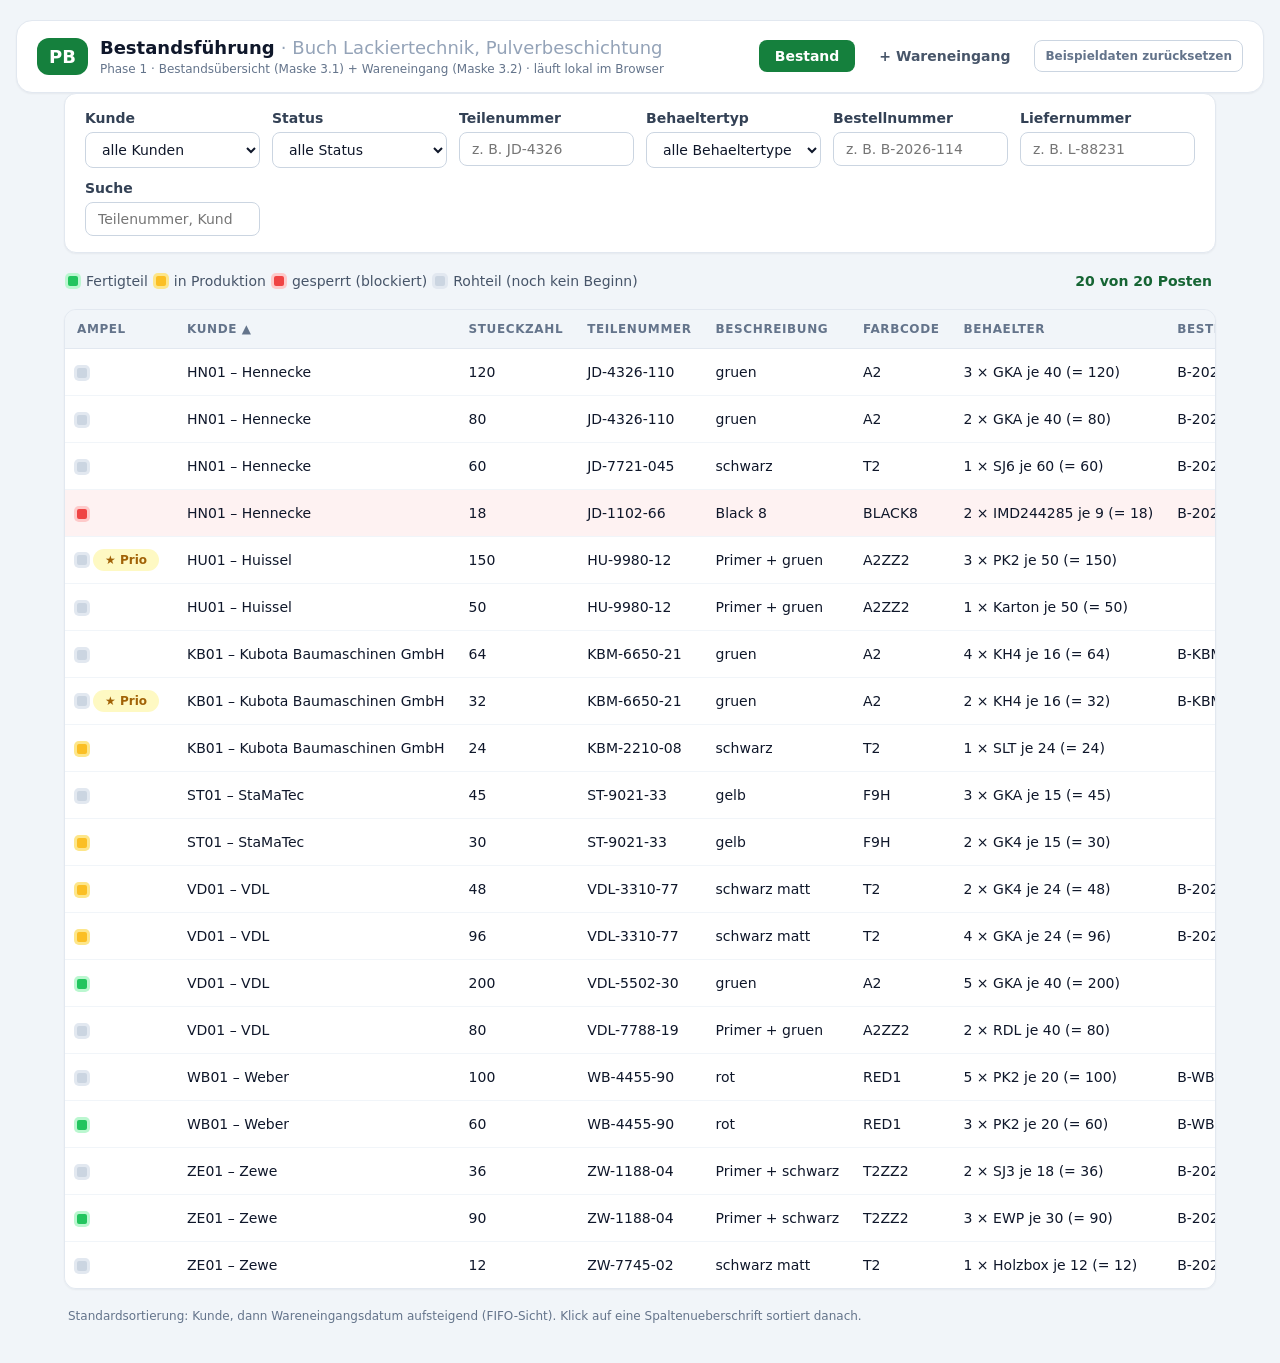
==== commit c8c4842c: "Ergaenzungen Detailplanung Phase 1: Wunsch-Liefertermin (opt., Maske 3.2 + Posten-Detail) und Prio/S" ====
--- a/index.html
+++ b/index.html
@@ -95,6 +95,7 @@
             <th>Teile je Behaelter</th>
             <th>Bestellnummer (opt.)</th>
             <th>Liefernummer (opt.)</th>
+            <th>Wunsch-Liefertermin (opt.)</th>
             <th>Pruefung (R1)</th>
             <th></th>
           </tr>
@@ -112,6 +113,39 @@
     </main>
   </section>
 
+  <section id="ansicht-detail" hidden>
+    <div class="eingang-kopf">
+      <h2 id="detailTitel">Posten</h2>
+      <nav class="kopf-nav">
+        <button id="detailZurueck" class="nav">← Zurück zur Übersicht</button>
+      </nav>
+    </div>
+    <div class="detail-karte">
+      <h3>Posten-Details</h3>
+      <div class="detail-grid" id="detailFelder"></div>
+      <div class="detail-edit">
+        <div class="feld">
+          <label for="detailWunsch">Wunsch-Liefertermin (optional, rein informativ)</label>
+          <input id="detailWunsch" type="date">
+        </div>
+        <label class="prio-toggle" for="detailPrio">
+          <input id="detailPrio" type="checkbox"> Als Prio markieren (★)
+        </label>
+      </div>
+    </div>
+    <div class="detail-karte">
+      <h3>Historie (neueste zuerst)</h3>
+      <div class="historie-wrap">
+        <table id="historieTabelle">
+          <thead>
+            <tr><th>Datum/Uhrzeit</th><th>Bewegung</th><th>Vorher</th><th>Nachher</th><th>Benutzer</th></tr>
+          </thead>
+          <tbody id="historieKörper"></tbody>
+        </table>
+      </div>
+    </div>
+  </section>
+
   <script src="js/modell.js"></script>
   <script src="js/behaelterstamm.js"></script>
   <script src="js/stammdaten.js"></script>
--- a/style.css
+++ b/style.css
@@ -266,7 +266,7 @@
 
 table {
   width: 100%;
-  min-width: 1100px;
+  min-width: 900px;
   border-collapse: collapse;
   font-size: 0.875rem;
 }
@@ -335,6 +335,96 @@
 .badge-abgeschlossen { background: var(--blue-100); color: var(--blue-800); }
 .badge-gesperrt { background: var(--red-100); color: var(--red-800); }
 .badge-retoure { background: var(--orange-100); color: var(--orange-800); }
+.badge-prio { background: #fef9c3; color: #a16207; margin-left: 6px; }
+
+tbody tr.zeile-klick { cursor: pointer; }
+
+.detail-karte {
+  border: 1px solid var(--slate-200);
+  border-radius: 0.75rem;
+  background: #ffffff;
+  box-shadow: 0 1px 2px rgba(15, 23, 42, 0.05);
+  padding: 16px 20px;
+  margin-bottom: 20px;
+}
+
+.detail-karte h3 {
+  margin: 0 0 12px;
+  font-size: 0.875rem;
+  font-weight: 700;
+  text-transform: uppercase;
+  letter-spacing: 0.05em;
+  color: var(--slate-500);
+}
+
+.detail-grid {
+  display: grid;
+  grid-template-columns: repeat(auto-fit, minmax(230px, 1fr));
+  gap: 12px 24px;
+}
+
+.detail-grid .eintrag label {
+  display: block;
+  font-size: 0.75rem;
+  font-weight: 600;
+  text-transform: uppercase;
+  letter-spacing: 0.05em;
+  color: var(--slate-400);
+  margin-bottom: 2px;
+}
+
+.detail-grid .eintrag .wert {
+  font-weight: 600;
+  color: var(--slate-800);
+}
+
+.detail-edit {
+  display: flex;
+  flex-wrap: wrap;
+  gap: 24px;
+  align-items: end;
+  margin-top: 20px;
+  padding-top: 16px;
+  border-top: 1px solid var(--slate-200);
+}
+
+.detail-edit .feld label {
+  display: block;
+  margin-bottom: 6px;
+  font-size: 0.875rem;
+  font-weight: 600;
+  color: var(--slate-700);
+}
+
+.detail-edit input[type="date"] {
+  font: inherit;
+  font-size: 0.875rem;
+  border: 1px solid var(--slate-300);
+  border-radius: 0.5rem;
+  background: #ffffff;
+  padding: 8px 12px;
+}
+
+.prio-toggle {
+  display: inline-flex;
+  align-items: center;
+  gap: 8px;
+  font-weight: 700;
+  color: #a16207;
+  cursor: pointer;
+  padding: 8px 12px;
+  border: 1px solid #fde68a;
+  border-radius: 0.5rem;
+  background: #fefce8;
+}
+
+.historie-wrap {
+  overflow-x: auto;
+}
+
+#historieTabelle {
+  min-width: 700px;
+}
 
 .fuss {
   font-size: 12px;
@@ -393,7 +483,7 @@
 }
 
 #positionen {
-  min-width: 1150px;
+  min-width: 1000px;
 }
 
 #positionen th {
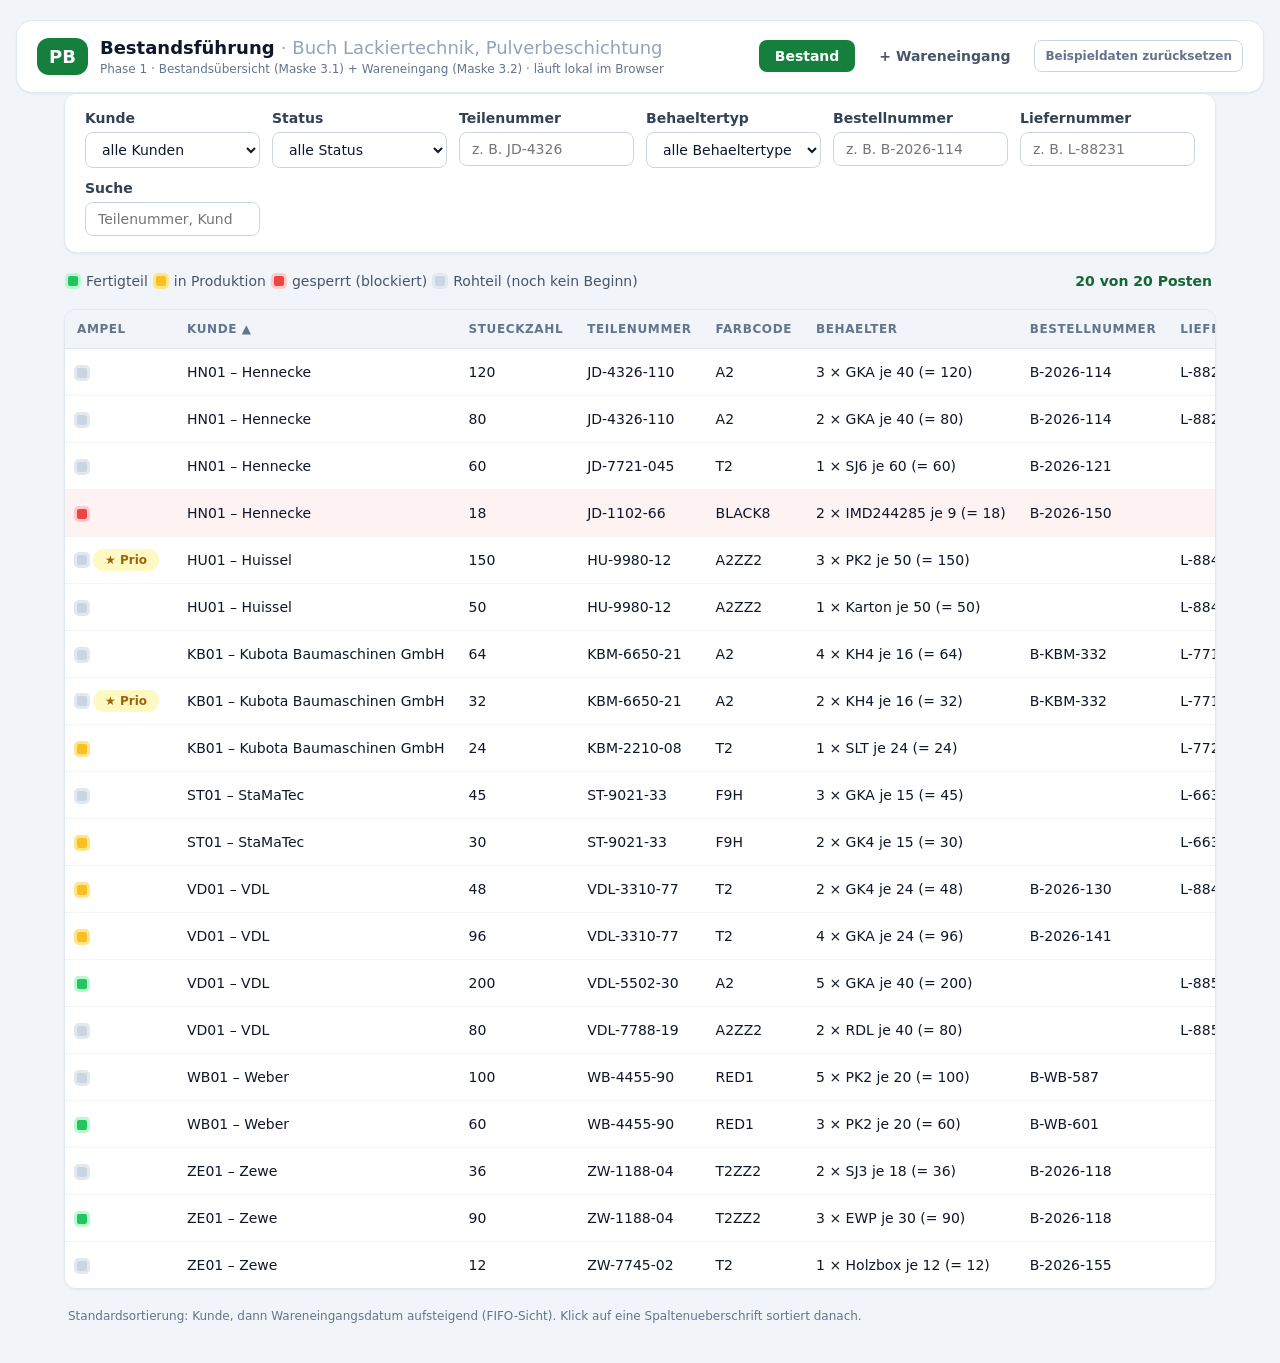
==== commit bfa005aa: "Teilebeschreibung projektweit entfernt (Entscheidung 23.11.2026): Maske 3.2 ohne Beschreibungsfeld/V" ====
--- a/index.html
+++ b/index.html
@@ -87,7 +87,6 @@
           <tr>
             <th>Buchungsart</th>
             <th>Teilenummer</th>
-            <th>Beschreibung</th>
             <th>Farbcode</th>
             <th>Stueckzahl</th>
             <th>Behaeltertyp</th>
@@ -102,7 +101,6 @@
         </thead>
         <tbody id="positionsKörper"></tbody>
       </table>
-      <datalist id="beschreibungsListe"></datalist>
       <datalist id="teilenummerListe"></datalist>
       <div class="eingang-aktionen">
         <button id="weiterePosition" class="sekundaer">+ Weitere Position</button>
